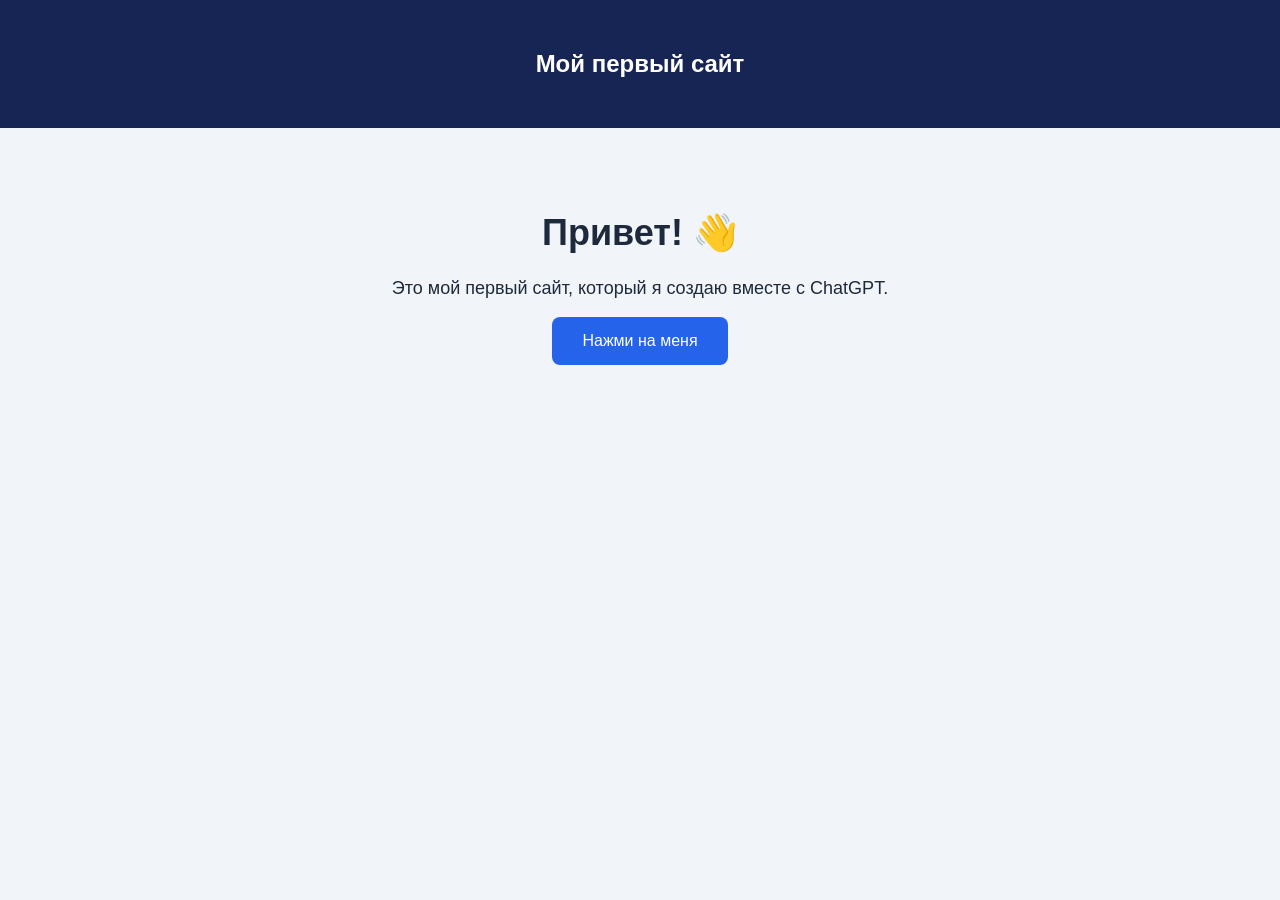
==== index.html @ 5329c68c "Create first website" ====
<!DOCTYPE html>
<html lang="ru">
<head>
    <meta charset="UTF-8">
    <meta name="viewport" content="width=device-width, initial-scale=1.0">
    <title>Мой первый сайт</title>

    <style>
        body {
            margin: 0;
            font-family: Arial, sans-serif;
            background: #f1f5f9;
            color: #1e293b;
            text-align: center;
        }

        header {
            background: #172554;
            color: white;
            padding: 30px;
        }

        main {
            padding: 60px 20px;
        }

        h1 {
            font-size: 36px;
        }

        p {
            font-size: 18px;
        }

        button {
            background: #2563eb;
            color: white;
            border: none;
            padding: 15px 30px;
            border-radius: 8px;
            font-size: 16px;
            cursor: pointer;
        }

        button:hover {
            background: #1d4ed8;
        }
    </style>
</head>

<body>

    <header>
        <h2>Мой первый сайт</h2>
    </header>

    <main>
        <h1>Привет! 👋</h1>

        <p>Это мой первый сайт, который я создаю вместе с ChatGPT.</p>

        <button onclick="alert('Ура! Моя первая кнопка работает!')">
            Нажми на меня
        </button>
    </main>

</body>
</html>
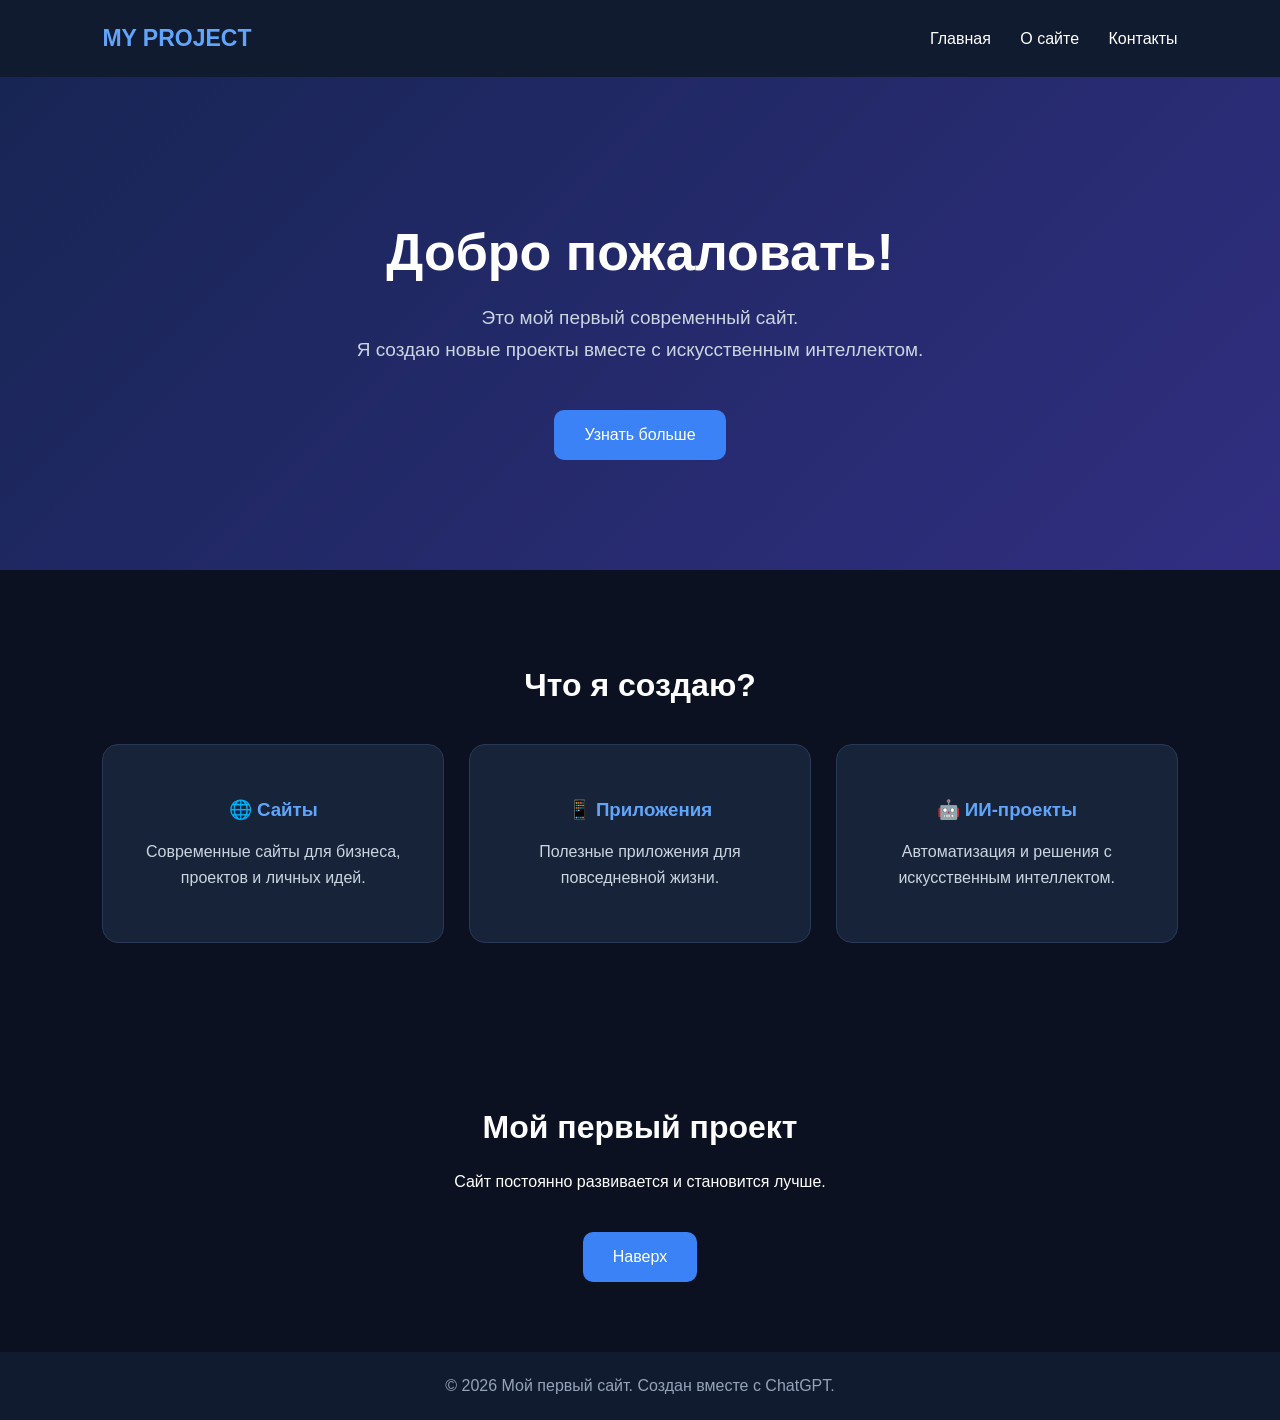
==== commit 79449865: "Improve website design" ====
--- a/index.html
+++ b/index.html
@@ -2,68 +2,211 @@
 <!DOCTYPE html>
 <html lang="ru">
 <head>
-    <meta charset="UTF-8">
-    <meta name="viewport" content="width=device-width, initial-scale=1.0">
-    <title>Мой первый сайт</title>
-
-    <style>
-        body {
-            margin: 0;
-            font-family: Arial, sans-serif;
-            background: #f1f5f9;
-            color: #1e293b;
-            text-align: center;
-        }
-
-        header {
-            background: #172554;
-            color: white;
-            padding: 30px;
-        }
-
-        main {
-            padding: 60px 20px;
-        }
-
-        h1 {
-            font-size: 36px;
-        }
-
-        p {
-            font-size: 18px;
-        }
-
-        button {
-            background: #2563eb;
-            color: white;
-            border: none;
-            padding: 15px 30px;
-            border-radius: 8px;
-            font-size: 16px;
-            cursor: pointer;
-        }
-
-        button:hover {
-            background: #1d4ed8;
-        }
-    </style>
+<meta charset="UTF-8">
+<meta name="viewport" content="width=device-width, initial-scale=1.0">
+
+<title>Мой первый современный сайт</title>
+
+<style>
+* {
+    box-sizing: border-box;
+}
+
+body {
+    margin: 0;
+    font-family: Arial, sans-serif;
+    background: #0b1120;
+    color: white;
+}
+
+header {
+    display: flex;
+    justify-content: space-between;
+    align-items: center;
+    padding: 25px 8%;
+    background: #111b30;
+}
+
+.logo {
+    font-size: 23px;
+    font-weight: bold;
+    color: #60a5fa;
+}
+
+nav a {
+    color: white;
+    text-decoration: none;
+    margin-left: 25px;
+}
+
+nav a:hover {
+    color: #60a5fa;
+}
+
+.hero {
+    text-align: center;
+    padding: 110px 20px;
+    background: linear-gradient(135deg, #172554, #312e81);
+}
+
+.hero h1 {
+    font-size: 52px;
+    margin-bottom: 20px;
+}
+
+.hero p {
+    color: #cbd5e1;
+    font-size: 19px;
+    line-height: 1.7;
+}
+
+.button {
+    display: inline-block;
+    margin-top: 25px;
+    padding: 16px 30px;
+    background: #3b82f6;
+    color: white;
+    text-decoration: none;
+    border-radius: 10px;
+    transition: 0.3s;
+}
+
+.button:hover {
+    background: #2563eb;
+    transform: translateY(-3px);
+}
+
+section {
+    padding: 70px 8%;
+    text-align: center;
+}
+
+section h2 {
+    font-size: 32px;
+}
+
+.cards {
+    display: grid;
+    grid-template-columns: repeat(3, 1fr);
+    gap: 25px;
+    margin-top: 40px;
+}
+
+.card {
+    background: #172338;
+    padding: 35px 20px;
+    border-radius: 16px;
+    border: 1px solid #293955;
+}
+
+.card h3 {
+    color: #60a5fa;
+}
+
+.card p {
+    color: #cbd5e1;
+    line-height: 1.6;
+}
+
+footer {
+    background: #111b30;
+    text-align: center;
+    padding: 25px;
+    color: #94a3b8;
+}
+
+@media (max-width: 700px) {
+    header {
+        flex-direction: column;
+        gap: 20px;
+    }
+
+    nav a {
+        margin: 0 8px;
+        font-size: 14px;
+    }
+
+    .hero {
+        padding: 75px 20px;
+    }
+
+    .hero h1 {
+        font-size: 36px;
+    }
+
+    .cards {
+        grid-template-columns: 1fr;
+    }
+}
+</style>
 </head>
 
 <body>
 
-    <header>
-        <h2>Мой первый сайт</h2>
-    </header>
-
-    <main>
-        <h1>Привет! 👋</h1>
-
-        <p>Это мой первый сайт, который я создаю вместе с ChatGPT.</p>
-
-        <button onclick="alert('Ура! Моя первая кнопка работает!')">
-            Нажми на меня
-        </button>
-    </main>
+<header>
+    <div class="logo">MY PROJECT</div>
+
+    <nav>
+        <a href="#home">Главная</a>
+        <a href="#about">О сайте</a>
+        <a href="#contacts">Контакты</a>
+    </nav>
+</header>
+
+<div class="hero" id="home">
+    <h1>Добро пожаловать!</h1>
+
+    <p>
+        Это мой первый современный сайт.<br>
+        Я создаю новые проекты вместе с искусственным интеллектом.
+    </p>
+
+    <a href="#about" class="button">
+        Узнать больше
+    </a>
+</div>
+
+<section id="about">
+    <h2>Что я создаю?</h2>
+
+    <div class="cards">
+
+        <div class="card">
+            <h3>🌐 Сайты</h3>
+            <p>
+                Современные сайты для бизнеса,
+                проектов и личных идей.
+            </p>
+        </div>
+
+        <div class="card">
+            <h3>📱 Приложения</h3>
+            <p>
+                Полезные приложения
+                для повседневной жизни.
+            </p>
+        </div>
+
+        <div class="card">
+            <h3>🤖 ИИ-проекты</h3>
+            <p>
+                Автоматизация и решения
+                с искусственным интеллектом.
+            </p>
+        </div>
+
+    </div>
+</section>
+
+<section id="contacts">
+    <h2>Мой первый проект</h2>
+    <p>Сайт постоянно развивается и становится лучше.</p>
+    <a href="#home" class="button">Наверх</a>
+</section>
+
+<footer>
+    © 2026 Мой первый сайт. Создан вместе с ChatGPT.
+</footer>
 
 </body>
 </html>
